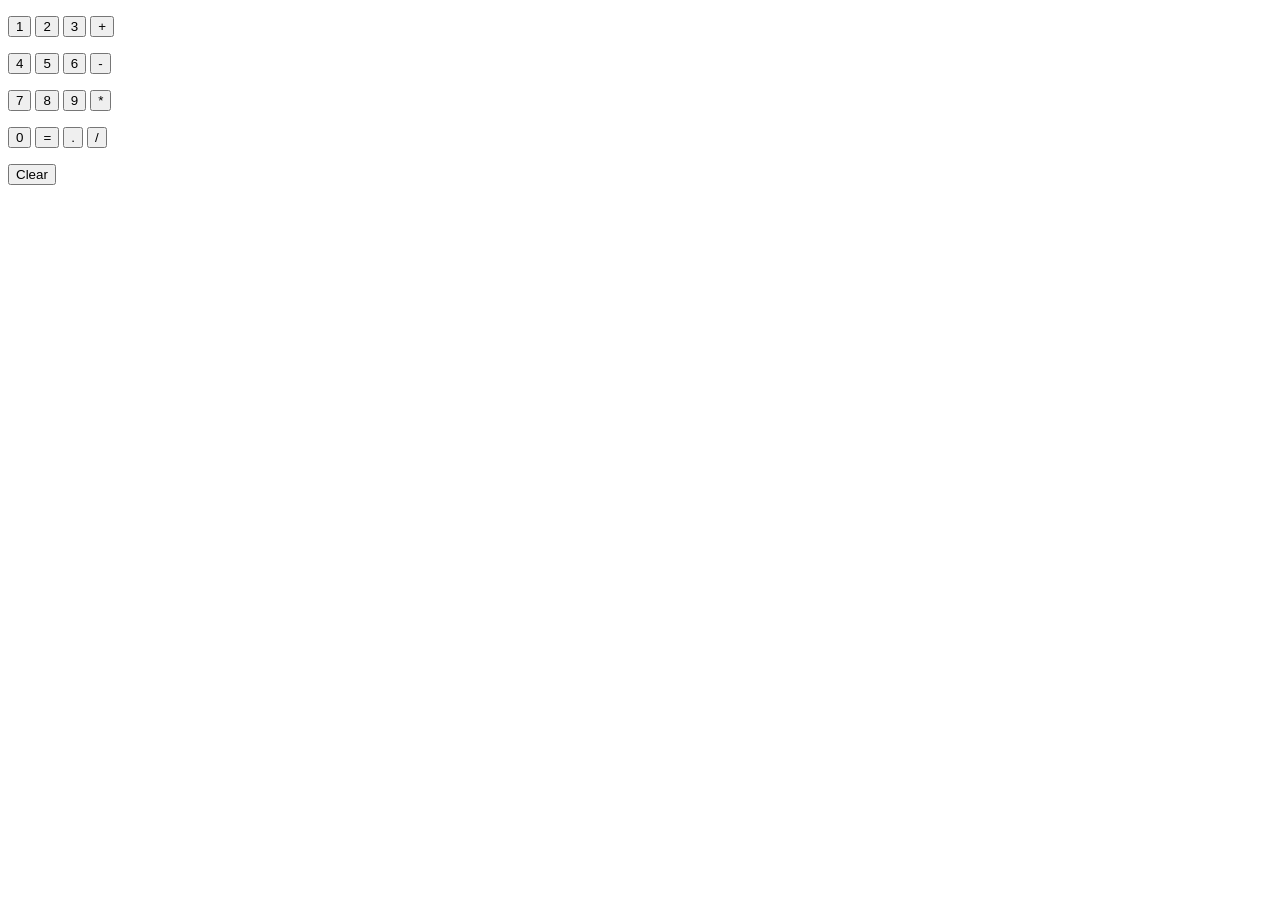
==== index.html @ 8e40da50 "Rename calculator.html to index.html" ====
<!DOCTYPE html>
<head>
  <title>Calculator</title>
  <body>
    <p>
    <button onclick="calculation += 1, console.log(calculation)">1</button>
    <button onclick="calculation += 2, console.log(calculation)">2</button>
    <button onclick="calculation += 3, console.log(calculation)">3</button>
    <button onclick="calculation += '+', console.log(calculation)">+</button>
    </p>
    <p>
    <button onclick="calculation += 4, console.log(calculation)">4</button>
    <button onclick="calculation += 5, console.log(calculation)">5</button>
    <button onclick="calculation += 6, console.log(calculation)">6</button>
    <button onclick="calculation -= '-', console.log(calculation)">-</button>


    </p>
    <p>
    <button onclick="calculation += 7, console.log(calculation)">7</button>
    <button onclick="calculation += 8, console.log(calculation)">8</button>
    <button onclick="calculation += 9, console.log(calculation)">9</button>
    <button onclick="calculation *= '*', console.log(calculation)">*</button>

    </p>
    <p>
      <button onclick="calculation += '0',console.log(calculation)">0</button>
      <button onclick="console.log(eval(calculation))">=</button>
      <button onclick="calculation +='', console.log(calculation)">.</button>
      <button onclick="calculation /= '/', console.log(calculation)">/</button>

    </p>

    
    <button onclick="calculation = 0, console.log('Cleared')">Clear</button>
  </body>

  <script src = 'calculator.js'></script>


</head>
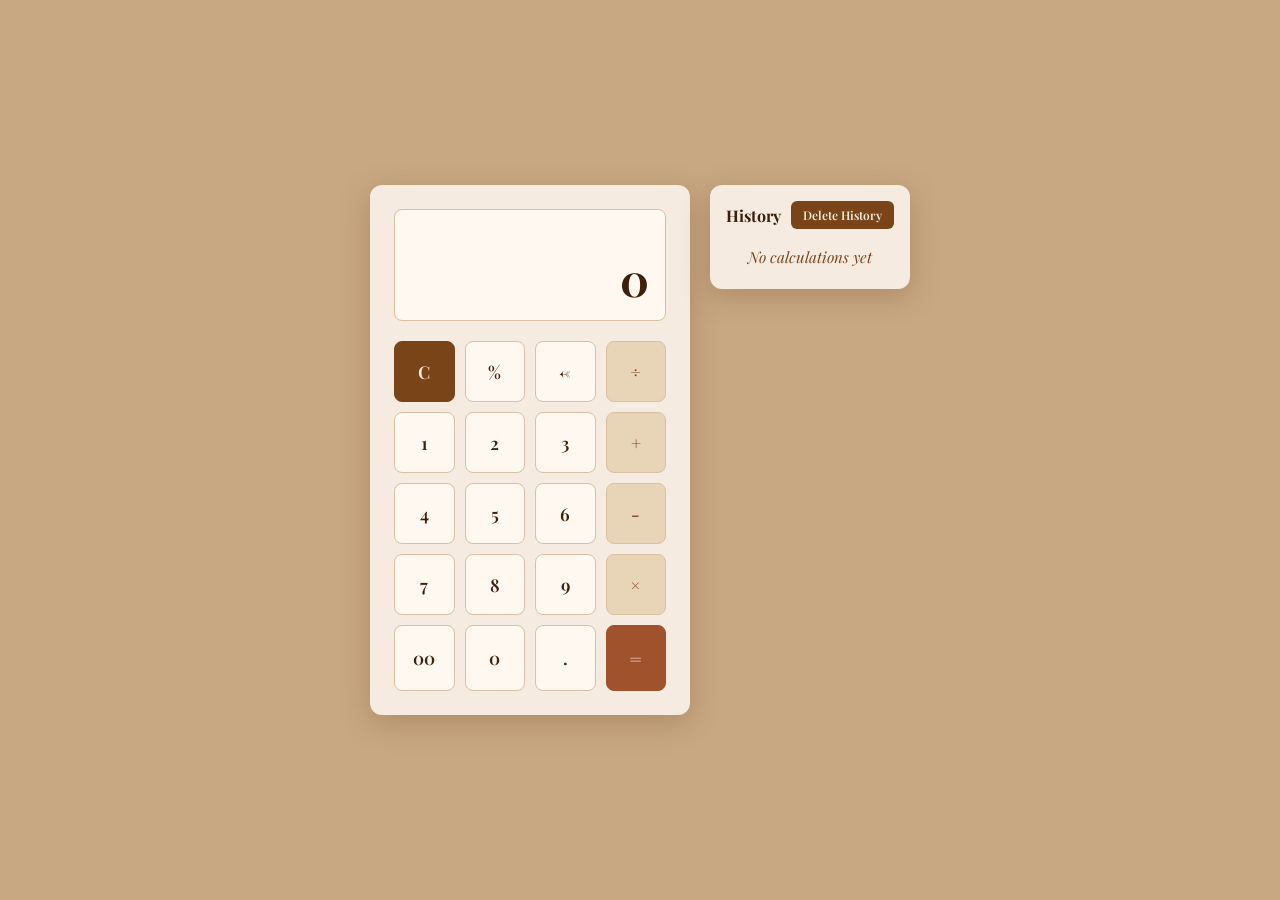
==== commit 583765e6: "Add styling, history and keyboard shortcuts" ====
--- a/index.html
+++ b/index.html
@@ -1,41 +1,60 @@
 <!DOCTYPE html>
+<html>
 <head>
   <title>Calculator</title>
-  <body>
-    <p>
-    <button onclick="calculation += 1, console.log(calculation)">1</button>
-    <button onclick="calculation += 2, console.log(calculation)">2</button>
-    <button onclick="calculation += 3, console.log(calculation)">3</button>
-    <button onclick="calculation += '+', console.log(calculation)">+</button>
-    </p>
-    <p>
-    <button onclick="calculation += 4, console.log(calculation)">4</button>
-    <button onclick="calculation += 5, console.log(calculation)">5</button>
-    <button onclick="calculation += 6, console.log(calculation)">6</button>
-    <button onclick="calculation -= '-', console.log(calculation)">-</button>
+  <link rel="preconnect" href="https://fonts.googleapis.com">
+  <link href="https://fonts.googleapis.com/css2?family=Playfair+Display:wght@400;600;700&display=swap" rel="stylesheet">
+  <link rel="stylesheet" href="calculator.css">
+</head>
+<body>
 
+  <div id="wrapper">
 
-    </p>
-    <p>
-    <button onclick="calculation += 7, console.log(calculation)">7</button>
-    <button onclick="calculation += 8, console.log(calculation)">8</button>
-    <button onclick="calculation += 9, console.log(calculation)">9</button>
-    <button onclick="calculation *= '*', console.log(calculation)">*</button>
+    <div id="calculator">
+      <div id="display">
+        <div id="expression"></div>
+        <div id="result">0</div>
+      </div>
 
-    </p>
-    <p>
-      <button onclick="calculation += '0',console.log(calculation)">0</button>
-      <button onclick="console.log(eval(calculation))">=</button>
-      <button onclick="calculation +='', console.log(calculation)">.</button>
-      <button onclick="calculation /= '/', console.log(calculation)">/</button>
+      <div id="buttons">
+        <button onclick="clearCalc()">C</button>
+        <button onclick="percent()">%</button>
+        <button onclick="backspace()">←</button>
+        <button class="operator" onclick="append('/')">÷</button>
 
-    </p>
+        <button onclick="append('1')">1</button>
+        <button onclick="append('2')">2</button>
+        <button onclick="append('3')">3</button>
+        <button class="operator" onclick="append('+')">+</button>
 
-    
-    <button onclick="calculation = 0, console.log('Cleared')">Clear</button>
-  </body>
+        <button onclick="append('4')">4</button>
+        <button onclick="append('5')">5</button>
+        <button onclick="append('6')">6</button>
+        <button class="operator" onclick="append('-')">-</button>
 
-  <script src = 'calculator.js'></script>
+        <button onclick="append('7')">7</button>
+        <button onclick="append('8')">8</button>
+        <button onclick="append('9')">9</button>
+        <button class="operator" onclick="append('*')">×</button>
 
+        <button onclick="append('00')">00</button>
+        <button onclick="append('0')">0</button>
+        <button onclick="append('.')">.</button>
+        <button onclick="calculate()" id="equals">=</button>
+      </div>
+    </div>
 
-</head>+    <div id="history">
+      <div id="history-header">
+        <span>History</span>
+        <button id="clear-history-btn" onclick="clearHistory()">Delete History</button>
+      </div>
+      <ul id="history-list"></ul>
+    </div>
+
+  </div>
+
+  <script src="calculator.js"></script>
+
+</body>
+</html>
--- a/calculator.css
+++ b/calculator.css
@@ -0,0 +1,171 @@
+* {
+  margin: 0;
+  padding: 0;
+  box-sizing: border-box;
+}
+
+body {
+  font-family: 'Playfair Display', serif;
+  display: flex;
+  justify-content: center;
+  align-items: center;
+  min-height: 100vh;
+  background-color: #c8a882;
+}
+
+#wrapper {
+  display: flex;
+  align-items: flex-start;
+  gap: 20px;
+}
+
+#calculator {
+  background: #f5ebe0;
+  border-radius: 12px;
+  padding: 24px;
+  width: 320px;
+  box-shadow: 0 8px 30px rgba(90, 55, 20, 0.25);
+}
+
+#display {
+  background: #fff8f0;
+  border-radius: 8px;
+  padding: 16px 16px 12px;
+  text-align: right;
+  margin-bottom: 20px;
+  border: 1px solid #d9c0a3;
+}
+
+#expression {
+  font-size: 1rem;
+  min-height: 1.4rem;
+  color: #b08060;
+}
+
+#result {
+  font-size: 2.8rem;
+  font-weight: 700;
+  color: #3d1f0a;
+}
+
+#buttons {
+  display: grid;
+  grid-template-columns: repeat(4, 1fr);
+  gap: 10px;
+}
+
+button {
+  padding: 18px;
+  font-size: 1.1rem;
+  font-family: 'Playfair Display', serif;
+  font-weight: 600;
+  border: 1px solid #d9c0a3;
+  border-radius: 8px;
+  cursor: pointer;
+  background: #fff8f0;
+  color: #3d1f0a;
+  transition: all 0.15s ease;
+}
+
+button:hover {
+  background: #eedfc8;
+}
+
+button:active {
+  background: #e0cdb0;
+  transform: translateY(1px);
+}
+
+/* Operators — warm brown */
+.operator {
+  background: #e8d5b8;
+  color: #7a4419;
+}
+
+.operator:hover {
+  background: #d9c0a0;
+}
+
+/* C — deep espresso */
+button:first-child {
+  background: #7a4419;
+  color: #f5ebe0;
+  border-color: #7a4419;
+}
+
+button:first-child:hover {
+  background: #5c3010;
+}
+
+/* Equals — coffee brown */
+#equals {
+  background: #a0522d;
+  color: #f5ebe0;
+  border-color: #a0522d;
+  font-size: 1.3rem;
+}
+
+#equals:hover {
+  background: #7a4019;
+}
+
+/* History */
+#history {
+  background: #f5ebe0;
+  border-radius: 12px;
+  padding: 16px;
+  width: 200px;
+  box-shadow: 0 8px 30px rgba(90, 55, 20, 0.25);
+  max-height: 420px;
+  overflow-y: auto;
+}
+
+#history-header {
+  display: flex;
+  justify-content: space-between;
+  align-items: center;
+  margin-bottom: 12px;
+  color: #3d1f0a;
+  font-weight: 700;
+  font-size: 1rem;
+}
+
+#clear-history-btn {
+  padding: 6px 12px;
+  font-size: 0.75rem;
+  background: #7a4419;
+  color: #f5ebe0;
+  border: none;
+  border-radius: 6px;
+  font-family: 'Playfair Display', serif;
+  cursor: pointer;
+}
+
+#clear-history-btn:hover {
+  background: #5c3010;
+  transform: none;
+}
+
+#history-list {
+  list-style: none;
+  display: flex;
+  flex-direction: column;
+  gap: 6px;
+}
+
+#history-list li {
+  font-size: 0.95rem;
+  color: #7a4419;
+  padding: 6px 10px;
+  background: #fff8f0;
+  border-radius: 6px;
+  border: 1px solid #d9c0a3;
+}
+
+#empty-history {
+  color: #b08060;
+  font-style: italic;
+  text-align: center;
+  border: none !important;
+  background: transparent !important;
+}
